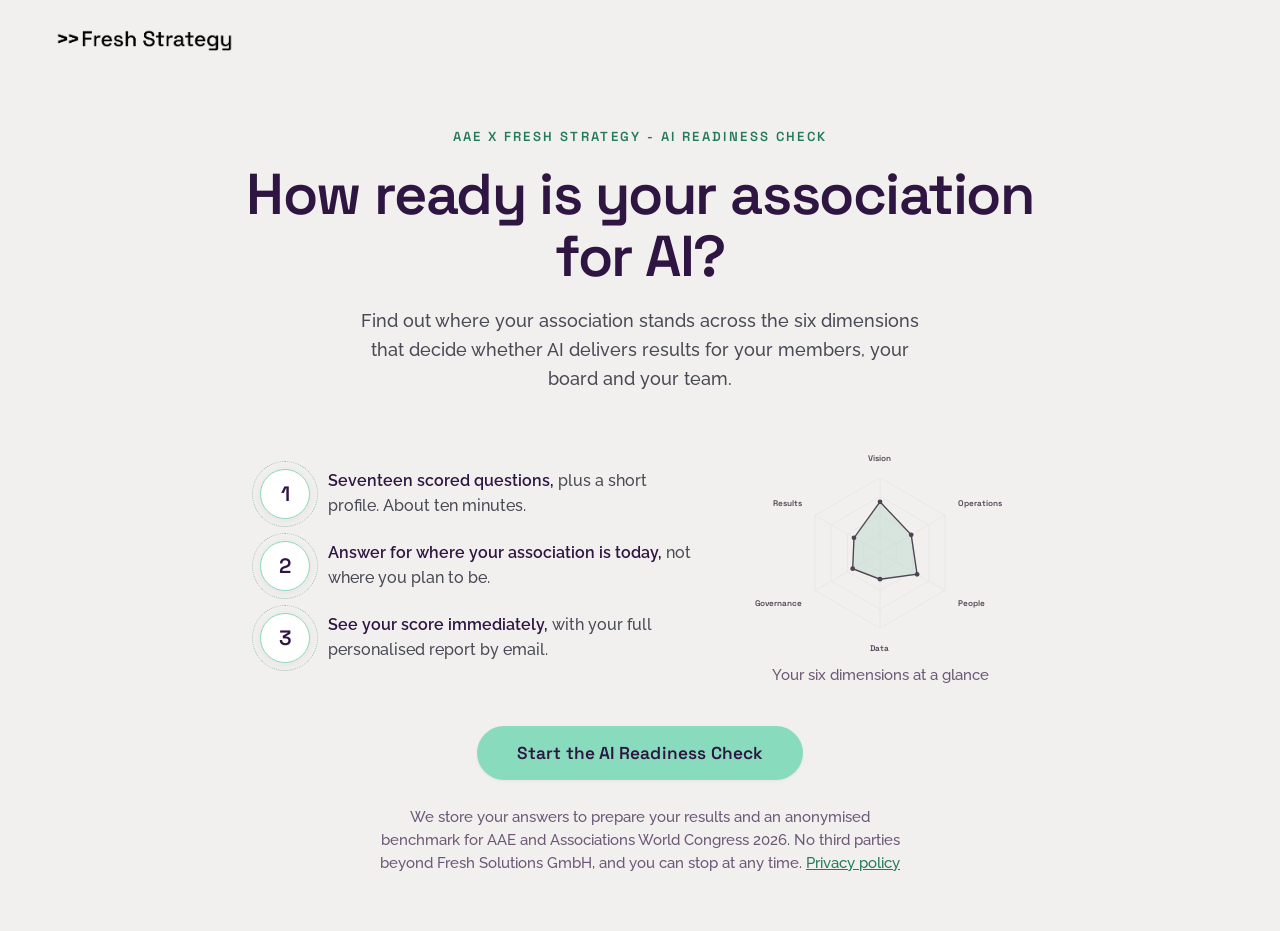
==== associations/index.html @ 65f236a8 "Deploy: AAE AI Readiness Check at /associations/ on assessment.freshstrategy.ai Co-Authored-By: Clau" ====
<!DOCTYPE html>
<html lang="en">
<head>
<meta charset="UTF-8">
<meta name="viewport" content="width=device-width, initial-scale=1.0">
<title>AAE AI Readiness Check - Fresh Strategy</title>
<link rel="icon" href="data:image/svg+xml,%3Csvg xmlns='http://www.w3.org/2000/svg' viewBox='0 0 64 64'%3E%3Ccircle cx='32' cy='32' r='30' fill='%232F1541'/%3E%3Ctext x='32' y='42' font-family='Helvetica,Arial,sans-serif' font-size='26' font-weight='700' text-anchor='middle' fill='%2388DBBD'%3EAI%3C/text%3E%3C/svg%3E">
<meta name="description" content="Find out where your association stands across the six dimensions that decide whether AI delivers results for members. A short check, with your score on screen and a full personalised report by email.">
<meta property="og:type" content="website">
<meta property="og:site_name" content="Association of Association Executives &amp; Fresh Strategy">
<meta property="og:url" content="https://assessment.freshstrategy.ai/associations/">
<meta property="og:title" content="AAE AI Readiness Check - Fresh Strategy">
<meta property="og:description" content="Find out where your association stands across the six dimensions that decide whether AI delivers results for members. A short check, with your score on screen and a full personalised report by email.">
<meta property="og:image" content="https://assessment.freshstrategy.ai/associations/og-image.png">
<meta property="og:image:width" content="1200">
<meta property="og:image:height" content="630">
<meta name="twitter:card" content="summary_large_image">
<meta name="twitter:title" content="AAE AI Readiness Check - Fresh Strategy">
<meta name="twitter:description" content="Find out where your association stands across the six dimensions that decide whether AI delivers results for members. A short check, with your score on screen and a full personalised report by email.">
<meta name="twitter:image" content="https://assessment.freshstrategy.ai/associations/og-image.png">
<link rel="preconnect" href="https://fonts.googleapis.com">
<link rel="preconnect" href="https://fonts.gstatic.com" crossorigin>
<link href="https://fonts.googleapis.com/css2?family=Space+Grotesk:wght@400;500;600;700&family=Raleway:wght@400;500;600&display=swap" rel="stylesheet">
<link rel="stylesheet" href="style.css?v=20260722">
</head>
<body>

<div class="app" id="app">

  <!-- ============ INTRO SCREEN ============ -->
  <section class="screen screen--intro" id="intro">
    <header class="topbar">
      <img class="brand-logo" src="logo.png" alt="AAE &amp; Fresh Strategy - AI Readiness Check">
    </header>
    <div class="intro-inner">
      <p class="eyebrow">AAE x Fresh Strategy - AI Readiness Check</p>
      <h1>How ready is your association for AI?</h1>
      <p class="lede">Find out where your association stands across the six dimensions
        that decide whether AI delivers results for your members, your board and your team.</p>

      <div class="intro-columns">
        <div class="expect">
          <div class="expect-item">
            <div class="expect-num" aria-hidden="true">1</div>
            <p><b>Seventeen scored questions,</b> plus a short profile. About ten minutes.</p>
          </div>
          <div class="expect-item">
            <div class="expect-num" aria-hidden="true">2</div>
            <p><b>Answer for where your association is today,</b> not where you plan to be.</p>
          </div>
          <div class="expect-item">
            <div class="expect-num" aria-hidden="true">3</div>
            <p><b>See your score immediately,</b> with your full personalised report by email.</p>
          </div>
        </div>

        <div class="intro-preview" aria-hidden="true">
          <div class="intro-preview-chart" id="introRadar"></div>
          <p class="intro-preview-caption">Your six dimensions at a glance</p>
        </div>
      </div>

      <button class="btn btn--primary btn--lg" id="startBtn">Start the AI Readiness Check</button>
      <p class="fineprint">We store your answers to prepare your results and an anonymised
        benchmark for AAE and Associations World Congress 2026. No third parties beyond
        Fresh Solutions GmbH, and you can stop at any time.
        <a href="https://www.freshstrategy.ai/privacy-policy" target="_blank" rel="noopener">Privacy policy</a></p>
    </div>
  </section>

  <!-- ============ WIZARD SCREEN ============ -->
  <section class="screen screen--wizard" id="wizard" hidden>
    <header class="topbar topbar--wizard">
      <img class="brand-logo" src="logo.png" alt="AAE &amp; Fresh Strategy - AI Readiness Check">
      <div class="topbar-progress">
        <span id="progressLabel" class="topbar-progress-label"></span>
      </div>
    </header>

    <div class="wizard-body">
      <!-- Left section stepper -->
      <nav class="stepper" id="stepper" aria-label="Assessment sections"></nav>

      <!-- Question stage -->
      <main class="stage">
        <div class="progress-track" aria-hidden="true"><div class="progress-fill" id="progressFill"></div></div>

        <div class="qcard" id="qcard">
          <div class="qcard-head">
            <span class="qcard-index" id="qIndex"></span>
            <h1 class="qcard-stem" id="qStem"></h1>
          </div>
          <p class="qcard-hint" id="qHint"></p>
        </div>

        <div class="answers" id="answers"></div>

        <div class="nav-row">
          <button class="navbtn" id="prevBtn" aria-label="Previous">
            <svg viewBox="0 0 24 24" width="22" height="22" fill="none" stroke="currentColor" stroke-width="2.2" stroke-linecap="round" stroke-linejoin="round"><polyline points="15 18 9 12 15 6"></polyline></svg>
          </button>
          <button class="btn btn--primary" id="nextBtn" disabled>Next</button>
        </div>
      </main>
    </div>
  </section>

  <!-- ============ RESULTS SCREEN ============ -->
  <section class="screen screen--results" id="results" hidden>
    <header class="topbar">
      <img class="brand-logo" src="logo.png" alt="AAE &amp; Fresh Strategy - AI Readiness Check">
    </header>
    <div class="results-inner" id="resultsInner"></div>
  </section>

</div>

<script src="script.js?v=20260722"></script>
</body>
</html>
---- associations/style.css ----
/* ============================================================
   AI Readiness Assessment — Fresh Strategy front end
   White / corporate look. Space Grotesk + Raleway.
   ============================================================ */

:root {
  --mint:      #88DBBD;
  --purple:    #2F1541;
  --charcoal:  #484A56;
  --off-white: #F2F0EE;
  --white:     #FFFFFF;
  --green:     #4EC9A2; /* deep mint — hover/active accent, same spectrum as --mint */
  --line:      #E4E0DA;

  --mint-soft: #E7F6EF;
  --mint-text: #247A5B; /* darkened mint for TEXT on light bg — 4.61:1 on --off-white, WCAG AA for small text */
  --purple-70: #6B5877;
  --shadow-sm: 0 1px 3px rgba(47,21,65,0.06);
  --shadow-md: 0 6px 24px rgba(47,21,65,0.08);
  --shadow-lg: 0 18px 48px rgba(47,21,65,0.12);
  --radius:    14px;
  --radius-sm: 10px;

  --stepper-w: 264px;
}

* { box-sizing: border-box; }

html, body {
  margin: 0;
  padding: 0;
  background: var(--off-white);
  color: var(--charcoal);
  font-family: 'Raleway', 'Helvetica Neue', Arial, sans-serif;
  font-weight: 500;
  -webkit-font-smoothing: antialiased;
  text-rendering: optimizeLegibility;
}

h1, h2, h3, .eyebrow, .btn, .stage-label, .qcard-index {
  font-family: 'Space Grotesk', 'Helvetica Neue', Arial, sans-serif;
}

.app { min-height: 100vh; display: flex; flex-direction: column; }
[hidden] { display: none !important; }

/* ---------- Top bar / brand ---------- */
.topbar {
  display: flex; align-items: center; justify-content: space-between;
  padding: clamp(16px, 3vw, 28px) clamp(20px, 5vw, 56px);
}
.brand-logo { height: 24px; width: auto; display: block; }

/* ---------- Buttons ---------- */
.btn {
  display: inline-block;
  font-weight: 600; font-size: 1rem; letter-spacing: 0.01em;
  border: none; border-radius: 999px; cursor: pointer; text-decoration: none;
  padding: 13px 30px; transition: transform .12s ease, background .15s ease, box-shadow .15s ease;
}
.btn--primary { background: var(--mint); color: var(--purple); box-shadow: var(--shadow-sm); }
.btn--primary:hover:not(:disabled) { background: var(--green); transform: translateY(-1px); }
/* disabled = hollow grey outline, nothing like the solid mint enabled state (audit 2026-07-09 #6);
   inset shadow instead of a border so the button doesn't change size when it enables */
.btn--primary:disabled {
  background: var(--off-white); color: #98939F;
  box-shadow: inset 0 0 0 1.5px var(--line); cursor: not-allowed;
}
.btn--lg { padding: 16px 40px; font-size: 1.08rem; }
.btn--ghost {
  background: transparent; color: var(--purple);
  border: 1.5px solid var(--line);
}
.btn--ghost:hover { border-color: var(--mint); }

/* keyboard focus — match the branded input treatment (inputs get mint box-shadow) */
.answer:focus-visible, .btn:focus-visible, .navbtn:focus-visible {
  outline: 3px solid var(--mint); outline-offset: 2px;
}

/* ============================================================
   INTRO SCREEN
   ============================================================ */
.screen--intro { flex: 1; display: flex; flex-direction: column; }
.intro-inner {
  flex: 1; display: flex; flex-direction: column; align-items: center; justify-content: center;
  text-align: center;
  padding: clamp(24px, 4vw, 48px) 24px clamp(40px, 6vw, 56px);
  max-width: 880px; margin: 0 auto; width: 100%;
}
.eyebrow {
  text-transform: uppercase; letter-spacing: 0.18em; font-size: 0.82rem;
  font-weight: 600; color: var(--mint-text); margin: 0 0 18px;
}
.intro-inner h1 {
  font-size: clamp(2.1rem, 5vw, 3.6rem); line-height: 1.08; letter-spacing: -0.025em;
  color: var(--purple); margin: 0 0 20px; font-weight: 600;
}
.lede {
  font-size: clamp(1rem, 1.4vw, 1.13rem); line-height: 1.6; max-width: 560px;
  margin: 0 0 clamp(40px, 6vw, 52px);
}

/* Two columns: expectations left, greyscale radar preview right (approved mock 2026-07-09) */
.intro-columns {
  display: grid; grid-template-columns: 1fr 280px; gap: 44px;
  align-items: center; width: 100%; max-width: 760px;
  margin: 0 0 clamp(28px, 4vw, 40px); text-align: left;
}
.intro-columns .expect {
  display: flex; flex-direction: column; gap: 22px;
  max-width: none; margin: 0;
}
.intro-columns .expect-item { display: flex; align-items: center; gap: 18px; text-align: left; }
.intro-columns .expect-num { flex-shrink: 0; margin-bottom: 0; width: 50px; height: 50px; font-size: 1.3rem; }
.intro-columns .expect-item p { margin: 0; max-width: none; }

.intro-preview { text-align: center; }
.intro-preview-chart svg { display: block; width: 100%; height: auto; filter: grayscale(0.55) opacity(0.8); }
.intro-preview-caption {
  font-size: 15px; color: var(--purple-70); line-height: 1.4;
  margin: 4px 0 0; white-space: nowrap; text-align: center;
}

.expect {
  display: grid; grid-template-columns: repeat(3, 1fr); gap: 28px;
  width: 100%; max-width: 820px; margin: 0 0 clamp(40px, 6vw, 52px);
}
.expect-item { text-align: center; }
.expect-num {
  font-family: 'Space Grotesk', 'Helvetica Neue', Arial, sans-serif;
  display: inline-flex; align-items: center; justify-content: center;
  width: 58px; height: 58px; border-radius: 50%;
  background: var(--white); border: 1.5px solid var(--mint);
  color: var(--purple); font-size: 1.5rem; font-weight: 600;
  margin-bottom: 14px; position: relative;
  box-shadow: 0 2px 10px rgba(47, 21, 65, 0.06);
}
.expect-num::after {
  content: ''; position: absolute; inset: -9px; border-radius: 50%;
  border: 1px dotted rgba(36, 122, 91, 0.4);
}
.expect-item p { font-size: 1rem; line-height: 1.55; color: var(--charcoal); max-width: 240px; margin: 0 auto; }
.expect-item p b { color: var(--purple); font-weight: 600; }

.fineprint {
  font-size: 0.95rem; color: var(--purple-70);
  max-width: 520px; line-height: 1.5; margin: 26px 0 0;
}
.fineprint a { color: var(--mint-text); }

/* ============================================================
   WIZARD SCREEN
   ============================================================ */
.screen--wizard { flex: 1; display: flex; flex-direction: column; }
.topbar--wizard { border-bottom: 1px solid var(--line); }
.topbar-progress-label { font-size: 0.82rem; color: var(--purple-70); font-weight: 500; letter-spacing: 0.03em; }

.wizard-body {
  flex: 1; display: grid; grid-template-columns: var(--stepper-w) 1fr;
  max-width: 1160px; margin: 0 auto; width: 100%;
}

/* ---------- Left section stepper ---------- */
.stepper {
  padding: clamp(32px, 4vw, 56px) 28px; position: relative;
}
.step-item {
  display: flex; align-items: center; gap: 14px;
  padding: 11px 0; position: relative; color: var(--purple-70);
  font-size: 0.95rem; font-weight: 500;
}
.step-item::before { /* connector line */
  content: ""; position: absolute; left: 6px; top: 30px; bottom: -11px;
  width: 2px; background: var(--line);
}
.step-item:last-child::before { display: none; }
.step-dot {
  width: 14px; height: 14px; border-radius: 50%; flex: none;
  background: var(--white); border: 2px solid var(--line); z-index: 1;
  transition: all .2s ease;
}
.step-item.is-done { color: var(--charcoal); }
.step-item.is-done .step-dot { background: var(--mint); border-color: var(--mint); }
.step-item.is-active { color: var(--purple); font-weight: 600; }
.step-item.is-active .step-dot {
  background: var(--purple); border-color: var(--purple);
  box-shadow: 0 0 0 4px var(--mint-soft);
}

/* ---------- Question stage ---------- */
.stage {
  padding: clamp(24px, 4vw, 52px) clamp(20px, 4vw, 56px) 64px;
  max-width: 760px;
}
.progress-track {
  height: 5px; border-radius: 999px; background: var(--line);
  overflow: hidden; margin-bottom: clamp(28px, 4vw, 44px);
}
.progress-fill {
  height: 100%; width: 0%; border-radius: 999px;
  background: linear-gradient(90deg, var(--mint), var(--green));
  transition: width .35s cubic-bezier(.4,0,.2,1);
}

.qcard { margin-bottom: 26px; }
.qcard-head { display: flex; gap: 16px; align-items: flex-start; }
.qcard-index {
  font-size: 0.95rem; font-weight: 700; color: var(--mint-text);
  background: var(--mint-soft); border-radius: 8px;
  padding: 4px 10px; margin-top: 6px; flex: none;
}
.qcard-index:empty { display: none; }
.qcard-stem {
  font-size: clamp(1.35rem, 3vw, 1.85rem); line-height: 1.2; letter-spacing: -0.02em;
  color: var(--purple); margin: 0; font-weight: 600;
}
.qcard-hint { margin: 12px 0 0 0; color: var(--purple-70); font-size: 0.95rem; }
.qcard-hint a { color: inherit; text-decoration: underline; text-underline-offset: 2px; }
.qcard-hint a:hover { color: var(--purple); }

/* ---------- Answer cards ---------- */
.answers { display: flex; flex-direction: column; gap: 12px; }
.answers--grid { display: grid; grid-template-columns: 1fr 1fr; gap: 12px; }

.answer {
  display: flex; align-items: center; gap: 14px;
  text-align: left; width: 100%;
  background: var(--white); border: 1.5px solid var(--line);
  border-radius: var(--radius-sm); padding: 16px 18px;
  cursor: pointer; font-family: inherit; font-size: 1rem; color: var(--charcoal);
  transition: border-color .15s ease, box-shadow .15s ease, transform .1s ease, background .15s ease;
}
.answer:hover { border-color: var(--green); box-shadow: var(--shadow-sm); }
.answer.is-selected {
  border-color: var(--mint); background: var(--mint-soft);
  box-shadow: 0 0 0 1px var(--mint);
}
.answer-stage {
  flex: none; width: 110px; /* fits ESTABLISHED at the 12.8px chip size */
}
.stage-label {
  display: inline-block; font-size: 0.8rem; font-weight: 600; letter-spacing: 0.06em;
  text-transform: uppercase; color: var(--purple-70);
  background: var(--off-white); border: 1px solid var(--line);
  border-radius: 6px; padding: 3px 8px;
}
.answer.is-selected .stage-label { color: var(--purple); border-color: var(--mint); background: var(--white); }
.answer-text { flex: 1; line-height: 1.4; }
.answer-tick {
  flex: none; width: 22px; height: 22px; border-radius: 50%;
  border: 2px solid var(--line); display: flex; align-items: center; justify-content: center;
  color: var(--white); transition: all .15s ease;
}
.answer.is-selected .answer-tick { background: var(--mint); border-color: var(--mint); }

/* ---------- Contact form ---------- */
.contact-grid { display: grid; grid-template-columns: 1fr 1fr; gap: 16px; }
.field { display: flex; flex-direction: column; gap: 7px; }
.field--full { grid-column: 1 / -1; }
.field label { font-size: 0.9rem; font-weight: 600; color: var(--purple); }
.field input {
  font-family: inherit; font-size: 1rem; color: var(--charcoal);
  background: var(--white); border: 1.5px solid var(--line); border-radius: var(--radius-sm);
  padding: 13px 15px; transition: border-color .15s ease, box-shadow .15s ease;
}
.field input:focus { outline: none; border-color: var(--mint); box-shadow: 0 0 0 3px var(--mint-soft); }
.field input:hover { border-color: #cfc9c0; }
.field-error { font-size: 0.78rem; color: #b4462f; min-height: 0; }

/* ---------- Nav row ---------- */
.nav-row { display: flex; align-items: center; gap: 16px; margin-top: 34px; }
.navbtn {
  width: 48px; height: 48px; border-radius: 50%;
  border: 1.5px solid var(--line); background: var(--white); color: var(--purple);
  display: flex; align-items: center; justify-content: center; cursor: pointer;
  transition: all .15s ease;
}
.navbtn:hover:not(:disabled) { border-color: var(--mint); color: var(--purple); }
.navbtn:disabled { opacity: 0.4; cursor: not-allowed; }
.nav-row .btn--primary { margin-left: auto; min-width: 130px; }

/* ============================================================
   RESULTS SCREEN
   ============================================================ */
.screen--results { flex: 1; }
.results-inner {
  max-width: 940px; margin: 0 auto; width: 100%;
  padding: clamp(8px, 2vw, 24px) clamp(20px, 5vw, 56px) 80px;
}
.result-hero { text-align: center; padding: clamp(12px, 3vw, 28px) 0 clamp(24px, 4vw, 40px); }
.result-eyebrow { text-transform: uppercase; letter-spacing: 0.18em; font-size: 0.82rem; font-weight: 600; color: var(--mint-text); margin: 0 0 14px; }
.result-tier-name {
  font-size: clamp(2rem, 6vw, 3.4rem); color: var(--purple); margin: 0 0 6px;
  font-weight: 600; letter-spacing: -0.025em;
}
.result-score-line { font-size: 1.05rem; color: var(--purple-70); margin: 4px 0 0; }
.result-score-line b {
  display: block; color: var(--purple);
  font-family: 'Space Grotesk', 'Helvetica Neue', Arial, sans-serif;
  font-size: clamp(3rem, 9vw, 4.6rem); font-weight: 700; line-height: 1.05;
  letter-spacing: -0.02em; margin: 2px auto 4px;
}
.result-discuss { margin: 10px 0 0; font-size: 0.95rem; }
.result-discuss a { color: var(--purple); font-weight: 600; text-decoration: underline; text-underline-offset: 3px; }
.result-discuss a:hover { color: var(--mint-text); }
.result-blurb { max-width: 40em; margin: 20px auto 0; font-size: 1.06rem; line-height: 1.6; }

.result-gauge { display: flex; justify-content: center; margin: 8px 0 4px; }

.result-panel {
  background: var(--white); border: 1px solid var(--line); border-radius: var(--radius);
  box-shadow: var(--shadow-md); padding: clamp(22px, 4vw, 38px);
  margin-top: 26px;
}
.result-panel h2 {
  font-size: 1.28rem; color: var(--purple); margin: 0 0 20px; font-weight: 600; letter-spacing: -0.01em;
}
.result-cols { display: grid; grid-template-columns: 300px 1fr; gap: clamp(24px, 4vw, 44px); align-items: center; }
.radar-wrap { display: flex; justify-content: center; }
.radar-wrap svg { width: 100%; max-width: 300px; height: auto; }

.dim-bars { display: flex; flex-direction: column; gap: 15px; }
.dim-bar-row { display: grid; grid-template-columns: 1fr; gap: 6px; }
.dim-bar-top { display: flex; justify-content: space-between; align-items: baseline; }
.dim-bar-name { font-weight: 600; color: var(--purple); font-size: 0.95rem; }
.dim-bar-pct { font-size: 0.85rem; color: var(--purple-70); font-family: 'Space Grotesk', sans-serif; font-weight: 500; }
.dim-bar-track { height: 8px; background: var(--off-white); border-radius: 999px; overflow: hidden; }
.dim-bar-fill { height: 100%; border-radius: 999px; background: var(--mint); transition: width .6s ease; }
.dim-bar-row.is-weak .dim-bar-fill { background: linear-gradient(90deg, var(--mint), var(--green)); }
.dim-bar-row.is-weak .dim-bar-name::after {
  content: "Focus here"; font-family: 'Space Grotesk', sans-serif; font-size: 0.64rem; font-weight: 600;
  text-transform: uppercase; letter-spacing: 0.06em; color: var(--purple);
  background: var(--mint-soft); border-radius: 5px; padding: 2px 7px; margin-left: 10px; vertical-align: middle;
}

.focus-block { margin-top: 22px; padding-top: 22px; border-top: 1px solid var(--line); }
.focus-block h3 { font-family: 'Space Grotesk', sans-serif; color: var(--purple); font-size: 1.02rem; margin: 0 0 8px; }
.focus-block p { margin: 0; line-height: 1.6; }

.result-cta {
  text-align: center; margin-top: 34px; padding: clamp(26px, 4vw, 40px);
  background: var(--purple); border-radius: var(--radius); color: var(--white);
}
.result-cta h2 { color: var(--white); font-size: clamp(1.3rem, 3vw, 1.7rem); margin: 0 0 10px; }
.result-cta p { color: rgba(255,255,255,0.82); max-width: 34em; margin: 0 auto 22px; line-height: 1.6; }
.result-cta .btn--primary { background: var(--mint); }
.result-cta .btn--primary:hover { background: var(--green); }
.result-foot { text-align: center; margin-top: 26px; }
.result-foot button { background: none; border: none; color: var(--purple-70); cursor: pointer; font-family: inherit; font-size: 0.94rem; text-decoration: underline; }
.submit-note { text-align: center; font-size: 0.97rem; color: var(--purple-70); margin-top: 18px; }
/* confirmation lives in the hero (audit 2026-07-09 #5): close the contact gate's promise where it's read */
.result-hero .submit-note { max-width: 40em; margin: 14px auto 0; }

/* ============================================================
   RESPONSIVE
   ============================================================ */
@media (max-width: 700px) {
  .expect { grid-template-columns: 1fr; gap: 24px; }
  .expect-item { display: flex; align-items: center; gap: 18px; text-align: left; }
  .expect-num { flex-shrink: 0; margin-bottom: 0; width: 50px; height: 50px; font-size: 1.3rem; }
  .expect-item p { margin: 0; max-width: none; }
}

@media (max-width: 860px) {
  /* Intro: dissolve the grid so the radar preview drops below the CTA
     and the button stays above the fold on small screens */
  .intro-columns { display: contents; }
  .intro-columns .expect { max-width: 480px; margin: 0 0 clamp(28px, 4vw, 40px); }
  .intro-preview { max-width: 250px; margin: 26px auto 0; order: 1; }

  .wizard-body { grid-template-columns: 1fr; max-width: 640px; }
  /* Stepper collapses to a slim horizontal strip */
  .stepper {
    display: flex; gap: 8px; overflow-x: auto; padding: 16px 20px;
    border-bottom: 1px solid var(--line); -webkit-overflow-scrolling: touch;
  }
  .step-item { padding: 6px 0; white-space: nowrap; font-size: 0.82rem; gap: 8px; }
  .step-item::before { display: none; }
  .step-item .step-name { display: none; }
  .step-item.is-active .step-name { display: inline; }
  .step-dot { width: 11px; height: 11px; }

  .result-cols { grid-template-columns: 1fr; }
  .radar-wrap { margin-bottom: 6px; }
}

@media (max-width: 560px) {
  .answers--grid { grid-template-columns: 1fr; }
  .contact-grid { grid-template-columns: 1fr; }
  .answer { padding: 14px; gap: 10px; }
  .stage-label { font-size: 0.8rem; padding: 3px 6px; }
  .qcard-head { gap: 10px; }
  /* Maturity cards only (they carry a stage chip): stack the chip above the
     answer text so the text gets the full width instead of a squeezed ~107px
     column. Halves card height on phones. Choice/multi-select answers have no
     stage chip and are untouched. */
  .answer:has(.answer-stage) { flex-wrap: wrap; }
  .answer:has(.answer-stage) .answer-stage { width: auto; }
  .answer:has(.answer-stage) .answer-tick { margin-left: auto; }
  .answer:has(.answer-stage) .answer-text { order: 3; flex: 1 1 100%; margin-top: 10px; }
}

@media (prefers-reduced-motion: reduce) {
  .progress-fill, .dim-bar-fill, .btn, .answer, .navbtn, .step-dot, .answer-tick {
    transition: none;
  }
}

/* ============================================================
   AAE ADDITIONS - consent card, profile/counts grids,
   multi-select function chips, opinion scale
   ============================================================ */

/* ---------- Consent step: single full-width checkbox card ---------- */
.answers--consent { display: block; }
.consent-card {
  display: flex; align-items: flex-start; gap: 16px; text-align: left; width: 100%;
  background: var(--white); border: 1.5px solid var(--line); border-radius: var(--radius-sm);
  padding: 20px 22px; cursor: pointer; font-family: inherit; color: var(--charcoal);
  transition: border-color .15s ease, box-shadow .15s ease, background .15s ease;
}
.consent-card:hover { border-color: var(--green); box-shadow: var(--shadow-sm); }
.consent-card.is-selected { border-color: var(--mint); background: var(--mint-soft); box-shadow: 0 0 0 1px var(--mint); }
.consent-check {
  flex: none; width: 24px; height: 24px; border-radius: 6px; margin-top: 2px;
  border: 2px solid var(--line); display: flex; align-items: center; justify-content: center;
  color: var(--white); transition: all .15s ease;
}
.consent-card.is-selected .consent-check { background: var(--mint); border-color: var(--mint); }
.consent-text { flex: 1; line-height: 1.55; font-size: 0.98rem; }

/* ---------- Profile / counts: reuse contact-grid pattern ---------- */
.profile-grid, .counts-grid { display: grid; grid-template-columns: 1fr 1fr; gap: 16px; }
.counts-grid { grid-template-columns: 1fr 1fr 1fr; }
.counts-grid .field.is-primary label { color: var(--mint-text); }
.counts-grid .field.is-primary input { border-color: var(--mint); }
/* "your main members" tag replaces a misleading required-style asterisk:
   names why this field is highlighted without implying it's mandatory (all
   three count fields stay optional). */
.field-primary-tag {
  font-family: 'Space Grotesk', sans-serif; font-size: 0.62rem; font-weight: 600;
  text-transform: uppercase; letter-spacing: 0.05em; color: var(--purple);
  background: var(--mint-soft); border-radius: 5px; padding: 2px 6px; margin-left: 8px;
  vertical-align: middle;
}
.field-note { font-size: 0.82rem; color: var(--purple-70); margin: 4px 0 18px; }

/* ---------- Multi-select (function): grid of toggle chips ---------- */
.answers--multi {
  display: grid; grid-template-columns: 1fr 1fr; gap: 10px;
}
.answers--multi .answer { padding: 13px 16px; }
.multi-note { font-size: 0.85rem; color: var(--purple-70); margin: -10px 0 14px; }
/* multi-select = square tick (checkbox mental model), not the round radio tick
   the single-select steps use. Matches the consent cards' square .consent-check. */
.answers--multi .answer-tick { border-radius: 6px; }

/* ---------- Opinion scale (0-10, unscored) ---------- */
.scale-row {
  display: flex; flex-wrap: wrap; gap: 8px; justify-content: space-between;
}
.scale-pip {
  flex: 1 1 auto; min-width: 48px; aspect-ratio: 1 / 1;
  display: flex; align-items: center; justify-content: center;
  background: var(--white); border: 1.5px solid var(--line); border-radius: 10px;
  font-family: 'Space Grotesk', sans-serif; font-weight: 600; font-size: 1.02rem;
  color: var(--charcoal); cursor: pointer; transition: all .15s ease;
}
.scale-pip:hover { border-color: var(--green); box-shadow: var(--shadow-sm); }
.scale-pip.is-selected { border-color: var(--mint); background: var(--mint-soft); color: var(--purple); box-shadow: 0 0 0 1px var(--mint); }
.scale-labels { display: flex; justify-content: space-between; margin-top: 10px; font-size: 0.85rem; color: var(--purple-70); }

/* ---------- Finish step: paragraph + consent2 ---------- */
.field textarea {
  font-family: inherit; font-size: 1rem; color: var(--charcoal);
  background: var(--white); border: 1.5px solid var(--line); border-radius: var(--radius-sm);
  padding: 13px 15px; resize: vertical; min-height: 90px;
  transition: border-color .15s ease, box-shadow .15s ease;
}
.field textarea:focus { outline: none; border-color: var(--mint); box-shadow: 0 0 0 3px var(--mint-soft); }
.finish-stack { display: flex; flex-direction: column; gap: 18px; }

@media (max-width: 560px) {
  .profile-grid, .counts-grid, .answers--multi { grid-template-columns: 1fr; }
  .scale-pip { min-width: 38px; font-size: 0.92rem; }
}
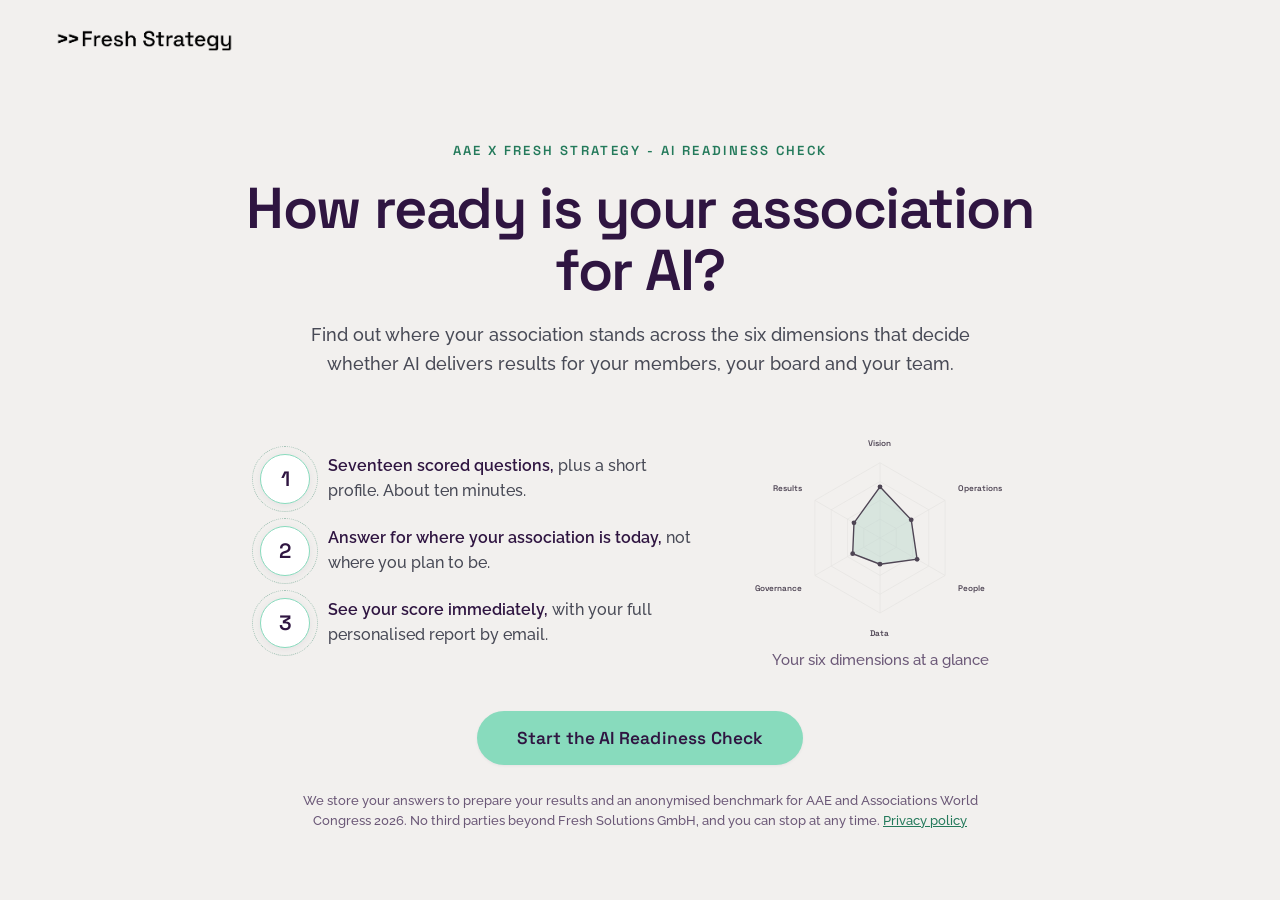
==== commit 3937ffb1: "Intro polish: 2-line lede at title width; smaller 2-line fineprint Co-Authored-By: Claude Opus 4.8 <" ====
--- a/associations/index.html
+++ b/associations/index.html
@@ -21,7 +21,7 @@
 <link rel="preconnect" href="https://fonts.googleapis.com">
 <link rel="preconnect" href="https://fonts.gstatic.com" crossorigin>
 <link href="https://fonts.googleapis.com/css2?family=Space+Grotesk:wght@400;500;600;700&family=Raleway:wght@400;500;600&display=swap" rel="stylesheet">
-<link rel="stylesheet" href="style.css?v=20260722">
+<link rel="stylesheet" href="style.css?v=20260722c">
 </head>
 <body>
 
--- a/associations/style.css
+++ b/associations/style.css
@@ -97,8 +97,8 @@
   color: var(--purple); margin: 0 0 20px; font-weight: 600;
 }
 .lede {
-  font-size: clamp(1rem, 1.4vw, 1.13rem); line-height: 1.6; max-width: 560px;
-  margin: 0 0 clamp(40px, 6vw, 52px);
+  font-size: clamp(1rem, 1.4vw, 1.13rem); line-height: 1.6; max-width: 820px;
+  margin: 0 0 clamp(40px, 6vw, 52px); text-wrap: balance;
 }
 
 /* Two columns: expectations left, greyscale radar preview right (approved mock 2026-07-09) */
@@ -144,8 +144,8 @@
 .expect-item p b { color: var(--purple); font-weight: 600; }
 
 .fineprint {
-  font-size: 0.95rem; color: var(--purple-70);
-  max-width: 520px; line-height: 1.5; margin: 26px 0 0;
+  font-size: 0.82rem; color: var(--purple-70);
+  max-width: 780px; line-height: 1.5; margin: 26px 0 0; text-wrap: balance;
 }
 .fineprint a { color: var(--mint-text); }
 
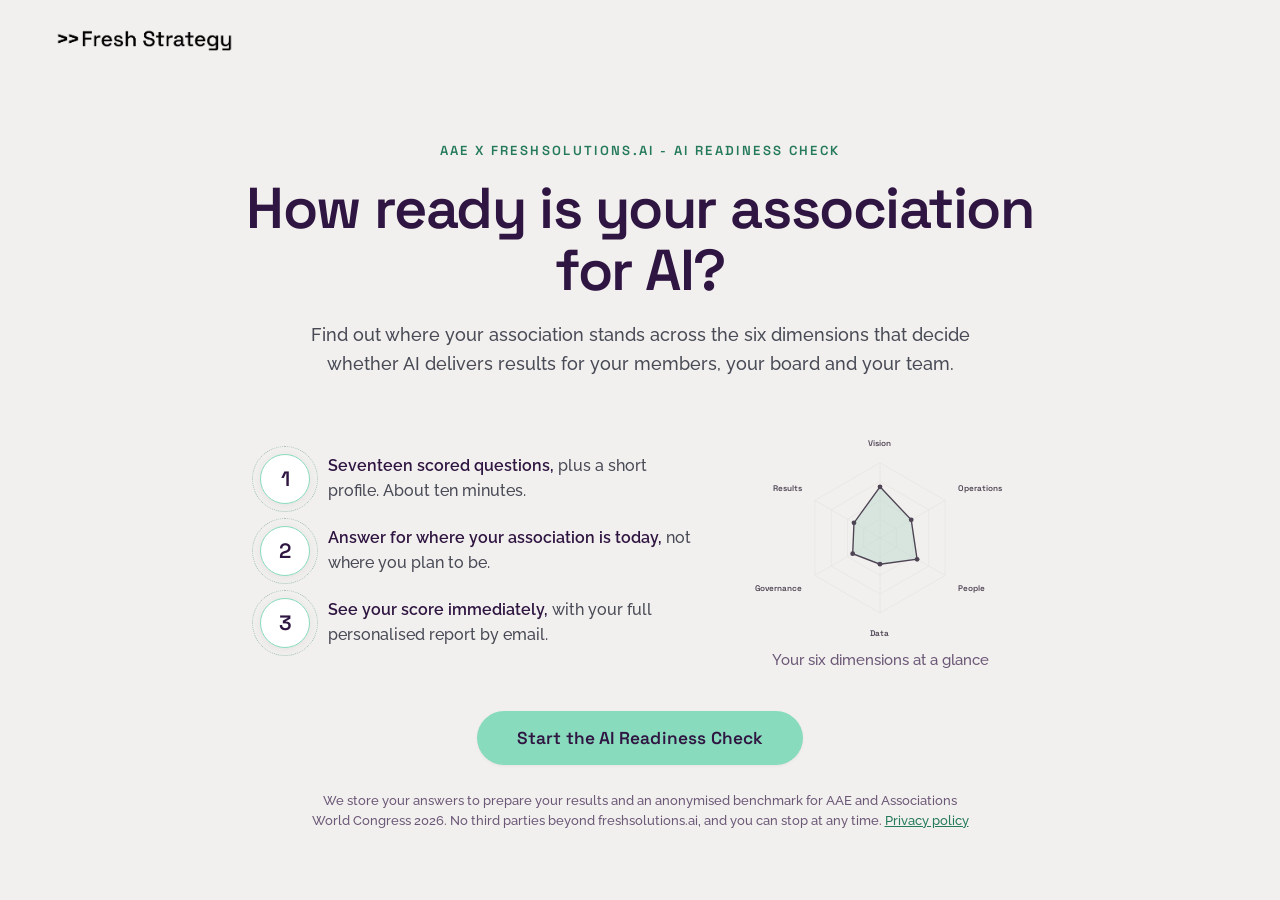
==== commit ccc63fde: "Copy: freshsolutions.ai throughout + smaller last-page disclaimer Co-Authored-By: Claude Opus 4.8 <n" ====
--- a/associations/index.html
+++ b/associations/index.html
@@ -3,25 +3,25 @@
 <head>
 <meta charset="UTF-8">
 <meta name="viewport" content="width=device-width, initial-scale=1.0">
-<title>AAE AI Readiness Check - Fresh Strategy</title>
+<title>AAE AI Readiness Check - freshsolutions.ai</title>
 <link rel="icon" href="data:image/svg+xml,%3Csvg xmlns='http://www.w3.org/2000/svg' viewBox='0 0 64 64'%3E%3Ccircle cx='32' cy='32' r='30' fill='%232F1541'/%3E%3Ctext x='32' y='42' font-family='Helvetica,Arial,sans-serif' font-size='26' font-weight='700' text-anchor='middle' fill='%2388DBBD'%3EAI%3C/text%3E%3C/svg%3E">
 <meta name="description" content="Find out where your association stands across the six dimensions that decide whether AI delivers results for members. A short check, with your score on screen and a full personalised report by email.">
 <meta property="og:type" content="website">
-<meta property="og:site_name" content="Association of Association Executives &amp; Fresh Strategy">
+<meta property="og:site_name" content="Association of Association Executives &amp; freshsolutions.ai">
 <meta property="og:url" content="https://assessment.freshstrategy.ai/associations/">
-<meta property="og:title" content="AAE AI Readiness Check - Fresh Strategy">
+<meta property="og:title" content="AAE AI Readiness Check - freshsolutions.ai">
 <meta property="og:description" content="Find out where your association stands across the six dimensions that decide whether AI delivers results for members. A short check, with your score on screen and a full personalised report by email.">
 <meta property="og:image" content="https://assessment.freshstrategy.ai/associations/og-image.png">
 <meta property="og:image:width" content="1200">
 <meta property="og:image:height" content="630">
 <meta name="twitter:card" content="summary_large_image">
-<meta name="twitter:title" content="AAE AI Readiness Check - Fresh Strategy">
+<meta name="twitter:title" content="AAE AI Readiness Check - freshsolutions.ai">
 <meta name="twitter:description" content="Find out where your association stands across the six dimensions that decide whether AI delivers results for members. A short check, with your score on screen and a full personalised report by email.">
 <meta name="twitter:image" content="https://assessment.freshstrategy.ai/associations/og-image.png">
 <link rel="preconnect" href="https://fonts.googleapis.com">
 <link rel="preconnect" href="https://fonts.gstatic.com" crossorigin>
 <link href="https://fonts.googleapis.com/css2?family=Space+Grotesk:wght@400;500;600;700&family=Raleway:wght@400;500;600&display=swap" rel="stylesheet">
-<link rel="stylesheet" href="style.css?v=20260722c">
+<link rel="stylesheet" href="style.css?v=20260722e">
 </head>
 <body>
 
@@ -30,10 +30,10 @@
   <!-- ============ INTRO SCREEN ============ -->
   <section class="screen screen--intro" id="intro">
     <header class="topbar">
-      <img class="brand-logo" src="logo.png" alt="AAE &amp; Fresh Strategy - AI Readiness Check">
+      <img class="brand-logo" src="logo.png" alt="AAE &amp; freshsolutions.ai - AI Readiness Check">
     </header>
     <div class="intro-inner">
-      <p class="eyebrow">AAE x Fresh Strategy - AI Readiness Check</p>
+      <p class="eyebrow">AAE x freshsolutions.ai - AI Readiness Check</p>
       <h1>How ready is your association for AI?</h1>
       <p class="lede">Find out where your association stands across the six dimensions
         that decide whether AI delivers results for your members, your board and your team.</p>
@@ -63,15 +63,15 @@
       <button class="btn btn--primary btn--lg" id="startBtn">Start the AI Readiness Check</button>
       <p class="fineprint">We store your answers to prepare your results and an anonymised
         benchmark for AAE and Associations World Congress 2026. No third parties beyond
-        Fresh Solutions GmbH, and you can stop at any time.
-        <a href="https://www.freshstrategy.ai/privacy-policy" target="_blank" rel="noopener">Privacy policy</a></p>
+        freshsolutions.ai, and you can stop at any time.
+        <a href="https://www.freshsolutions.ai/privacy-policy" target="_blank" rel="noopener">Privacy policy</a></p>
     </div>
   </section>
 
   <!-- ============ WIZARD SCREEN ============ -->
   <section class="screen screen--wizard" id="wizard" hidden>
     <header class="topbar topbar--wizard">
-      <img class="brand-logo" src="logo.png" alt="AAE &amp; Fresh Strategy - AI Readiness Check">
+      <img class="brand-logo" src="logo.png" alt="AAE &amp; freshsolutions.ai - AI Readiness Check">
       <div class="topbar-progress">
         <span id="progressLabel" class="topbar-progress-label"></span>
       </div>
@@ -108,13 +108,13 @@
   <!-- ============ RESULTS SCREEN ============ -->
   <section class="screen screen--results" id="results" hidden>
     <header class="topbar">
-      <img class="brand-logo" src="logo.png" alt="AAE &amp; Fresh Strategy - AI Readiness Check">
+      <img class="brand-logo" src="logo.png" alt="AAE &amp; freshsolutions.ai - AI Readiness Check">
     </header>
     <div class="results-inner" id="resultsInner"></div>
   </section>
 
 </div>
 
-<script src="script.js?v=20260722"></script>
+<script src="script.js?v=20260722e"></script>
 </body>
 </html>
--- a/associations/style.css
+++ b/associations/style.css
@@ -216,6 +216,8 @@
   color: var(--purple); margin: 0; font-weight: 600;
 }
 .qcard-hint { margin: 12px 0 0 0; color: var(--purple-70); font-size: 0.95rem; }
+/* last-page disclaimer: smaller, same size as the intro privacy-policy fineprint */
+.qcard-hint--fine { font-size: 0.82rem; }
 .qcard-hint a { color: inherit; text-decoration: underline; text-underline-offset: 2px; }
 .qcard-hint a:hover { color: var(--purple); }
 
@@ -439,11 +441,14 @@
    names why this field is highlighted without implying it's mandatory (all
    three count fields stay optional). */
 .field-primary-tag {
+  align-self: flex-start;
   font-family: 'Space Grotesk', sans-serif; font-size: 0.62rem; font-weight: 600;
   text-transform: uppercase; letter-spacing: 0.05em; color: var(--purple);
-  background: var(--mint-soft); border-radius: 5px; padding: 2px 6px; margin-left: 8px;
-  vertical-align: middle;
-}
+  background: var(--mint-soft); border-radius: 5px; padding: 2px 6px;
+}
+/* non-primary columns keep an invisible tag of the same height so all three
+   labels + inputs stay on one horizontal line */
+.field-primary-tag.is-empty { visibility: hidden; }
 .field-note { font-size: 0.82rem; color: var(--purple-70); margin: 4px 0 18px; }
 
 /* ---------- Multi-select (function): grid of toggle chips ---------- */
@@ -484,4 +489,6 @@
 @media (max-width: 560px) {
   .profile-grid, .counts-grid, .answers--multi { grid-template-columns: 1fr; }
   .scale-pip { min-width: 38px; font-size: 0.92rem; }
-}
+  /* single column: no need for alignment spacers */
+  .field-primary-tag.is-empty { display: none; }
+}
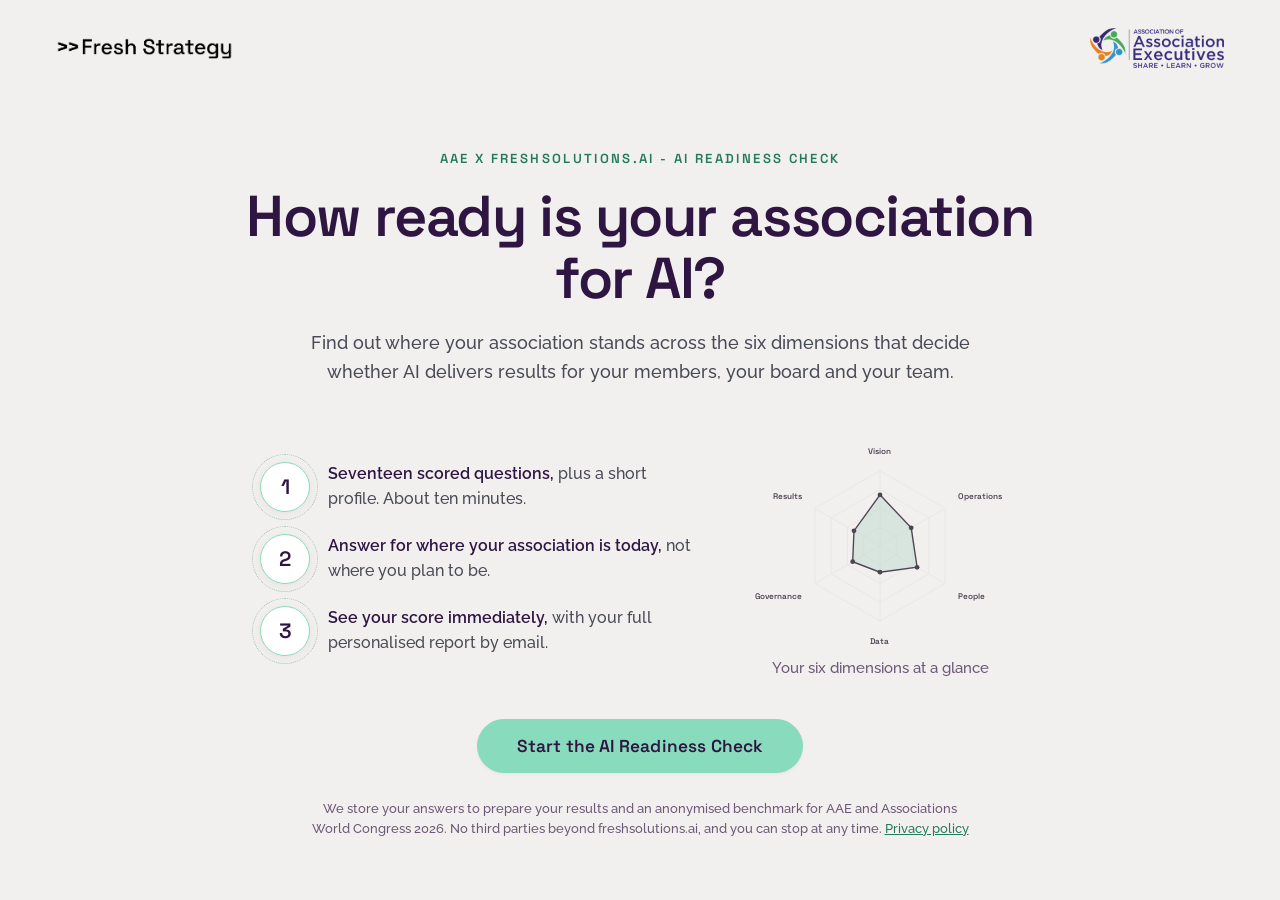
==== commit 0e3e9c34: "AAE co-brand header: Fresh (left) + real AAE logo (right) + AAE og-image - Add logo-aae.png (real 4-" ====
--- a/associations/index.html
+++ b/associations/index.html
@@ -21,7 +21,7 @@
 <link rel="preconnect" href="https://fonts.googleapis.com">
 <link rel="preconnect" href="https://fonts.gstatic.com" crossorigin>
 <link href="https://fonts.googleapis.com/css2?family=Space+Grotesk:wght@400;500;600;700&family=Raleway:wght@400;500;600&display=swap" rel="stylesheet">
-<link rel="stylesheet" href="style.css?v=20260722e">
+<link rel="stylesheet" href="style.css?v=20260722f">
 </head>
 <body>
 
@@ -30,7 +30,8 @@
   <!-- ============ INTRO SCREEN ============ -->
   <section class="screen screen--intro" id="intro">
     <header class="topbar">
-      <img class="brand-logo" src="logo.png" alt="AAE &amp; freshsolutions.ai - AI Readiness Check">
+      <img class="brand-logo" src="logo.png" alt="Fresh Strategy">
+      <img class="brand-logo brand-logo--aae" src="logo-aae.png" alt="Association of Association Executives">
     </header>
     <div class="intro-inner">
       <p class="eyebrow">AAE x freshsolutions.ai - AI Readiness Check</p>
@@ -71,9 +72,10 @@
   <!-- ============ WIZARD SCREEN ============ -->
   <section class="screen screen--wizard" id="wizard" hidden>
     <header class="topbar topbar--wizard">
-      <img class="brand-logo" src="logo.png" alt="AAE &amp; freshsolutions.ai - AI Readiness Check">
-      <div class="topbar-progress">
+      <img class="brand-logo" src="logo.png" alt="Fresh Strategy">
+      <div class="topbar-right">
         <span id="progressLabel" class="topbar-progress-label"></span>
+        <img class="brand-logo brand-logo--aae" src="logo-aae.png" alt="Association of Association Executives">
       </div>
     </header>
 
@@ -108,13 +110,14 @@
   <!-- ============ RESULTS SCREEN ============ -->
   <section class="screen screen--results" id="results" hidden>
     <header class="topbar">
-      <img class="brand-logo" src="logo.png" alt="AAE &amp; freshsolutions.ai - AI Readiness Check">
+      <img class="brand-logo" src="logo.png" alt="Fresh Strategy">
+      <img class="brand-logo brand-logo--aae" src="logo-aae.png" alt="Association of Association Executives">
     </header>
     <div class="results-inner" id="resultsInner"></div>
   </section>
 
 </div>
 
-<script src="script.js?v=20260722e"></script>
+<script src="script.js?v=20260722f"></script>
 </body>
 </html>
--- a/associations/style.css
+++ b/associations/style.css
@@ -50,6 +50,10 @@
   padding: clamp(16px, 3vw, 28px) clamp(20px, 5vw, 56px);
 }
 .brand-logo { height: 24px; width: auto; display: block; }
+/* Co-brand: Fresh (wordmark) leads on the left, AAE partner logo on the right.
+   AAE is a stacked mark, so it needs more height than the Fresh wordmark to read. */
+.brand-logo--aae { height: 40px; }
+.topbar-right { display: flex; align-items: center; gap: clamp(12px, 2.5vw, 22px); }
 
 /* ---------- Buttons ---------- */
 .btn {
@@ -388,6 +392,8 @@
 }
 
 @media (max-width: 560px) {
+  .brand-logo--aae { height: 30px; }
+  .topbar--wizard .topbar-progress-label { display: none; }
   .answers--grid { grid-template-columns: 1fr; }
   .contact-grid { grid-template-columns: 1fr; }
   .answer { padding: 14px; gap: 10px; }
